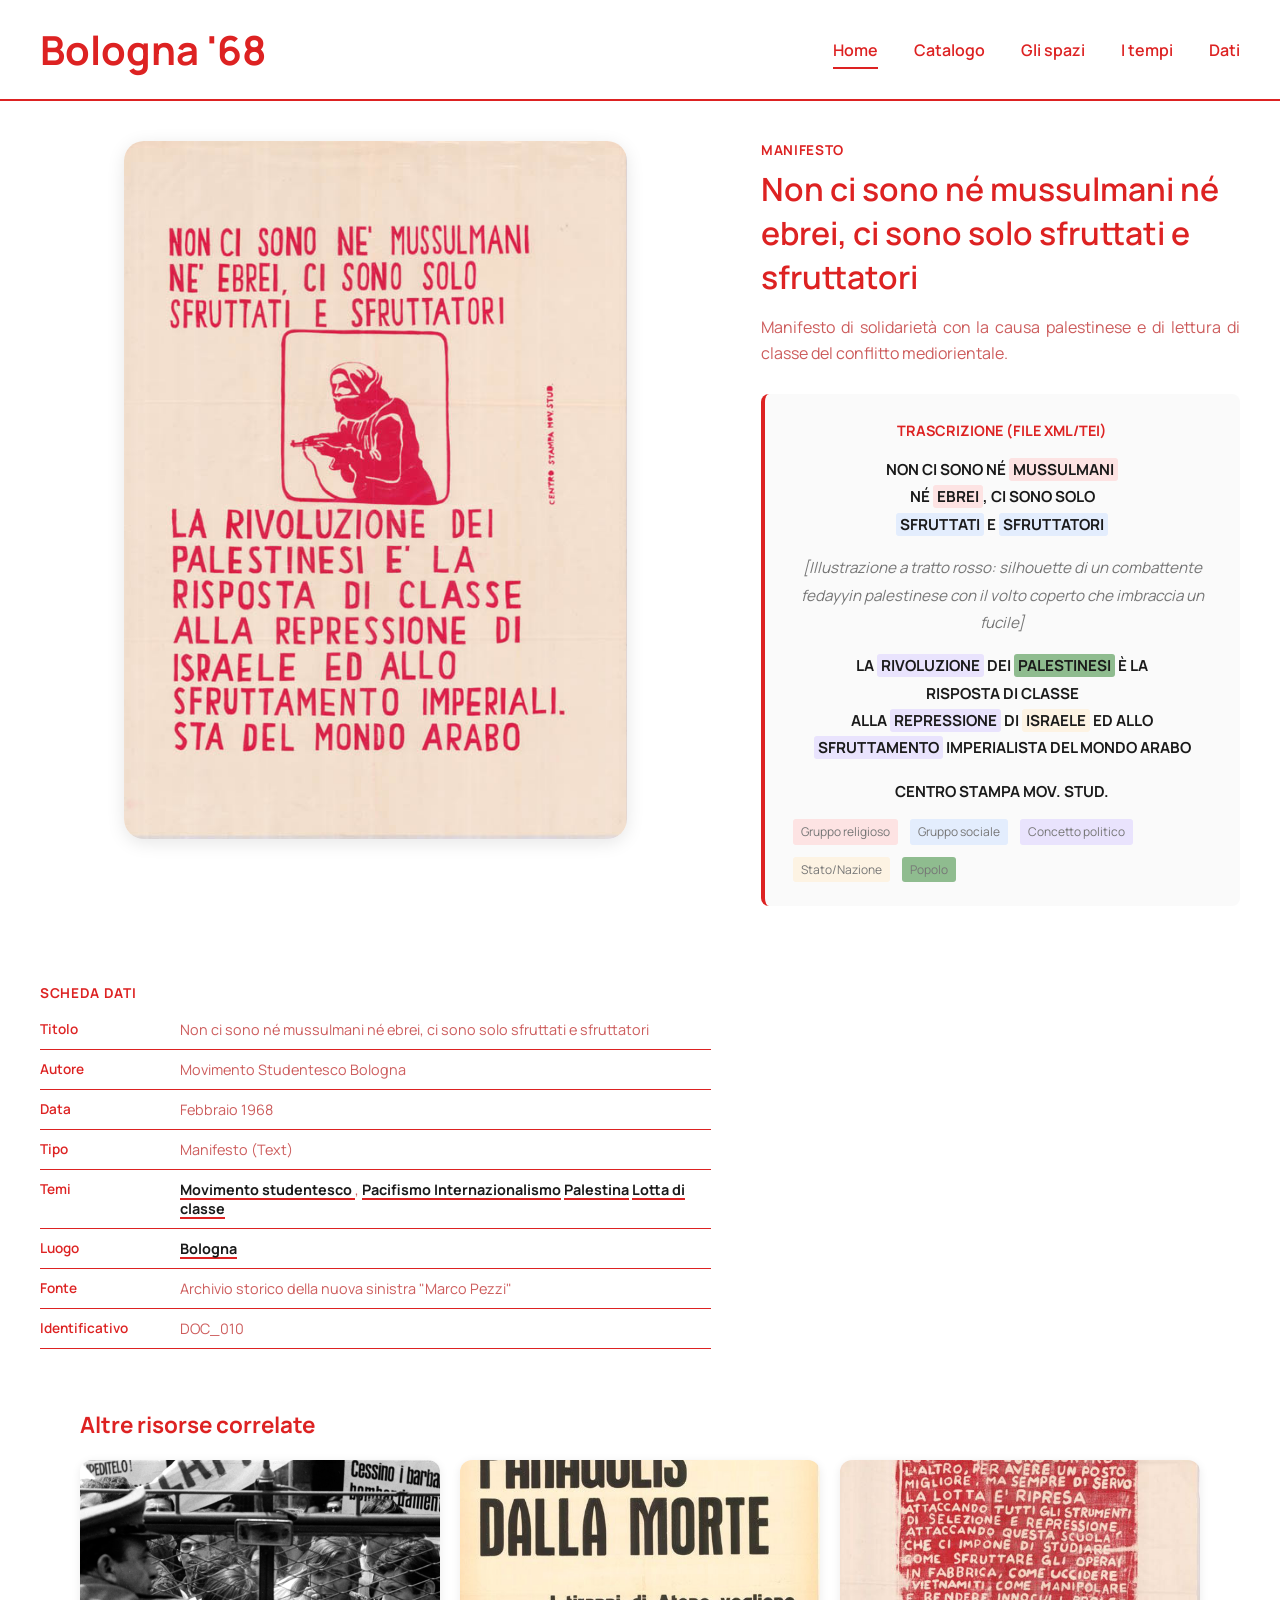
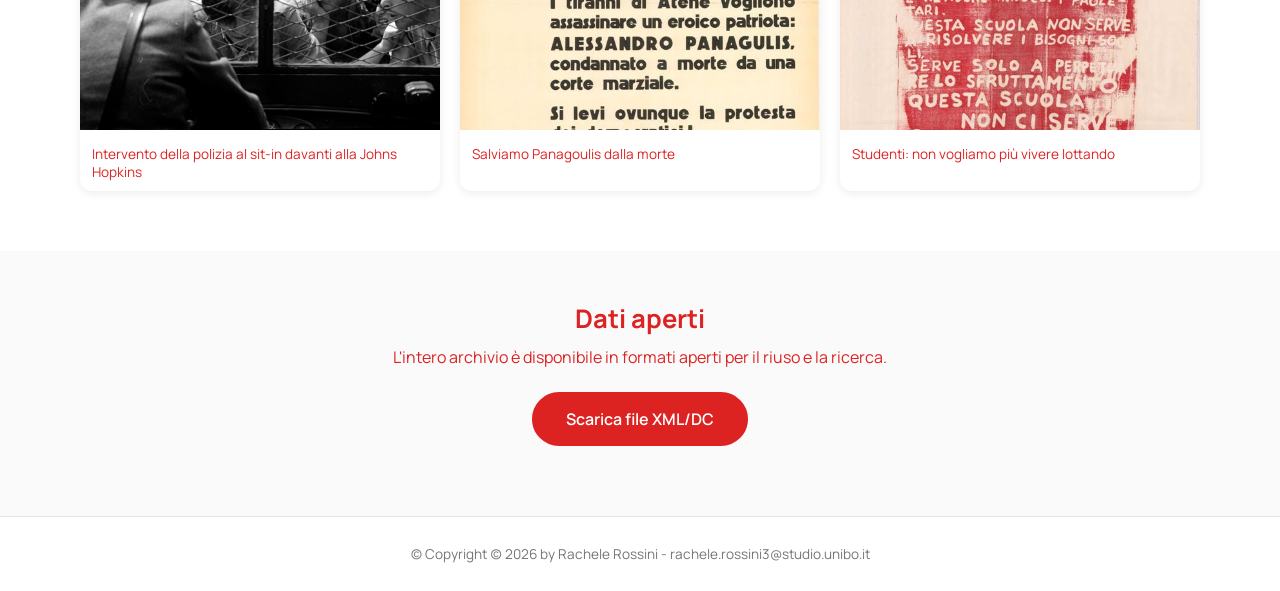
==== doc_010.html @ ee64e29e "Add files via upload" ====
<!DOCTYPE html>
<html lang="it">
<head>
    <meta charset="UTF-8">
    <meta name="viewport" content="width=device-width, initial-scale=1.0">
    <title>Bologna '68 — L'occupazione dell'Istituto di fisica "A. Righi"</title>
    <link rel="preconnect" href="https://fonts.googleapis.com">
    <link rel="preconnect" href="https://fonts.gstatic.com" crossorigin>
    <link href="https://fonts.googleapis.com/css2?family=Manrope:wght@400;500;600;700;800&display=swap" rel="stylesheet">
    <link rel="stylesheet" href="style.css">
</head>
<body>
   <header>
    <div class="logo">
        <a href="index.html">Bologna '68</a>
    </div>
    <nav class="topnav" id="myTopnav">
        <ul>
            <li><a href="index.html" class="active">Home</a></li>
            <li><a href="catalogo.html">Catalogo</a></li>
            <li><a href="spazi.html">Gli spazi</a></li>
            <li><a href="tempi.html">I tempi</a></li>
            <li><a href="dati.html">Dati</a></li>
            <li class="icon-item">
                <a href="javascript:void(0);" class="icon" onclick="myFunction()">&#9776;</a>
            </li>
        </ul>
    </nav>
</header>

     <div class="scheda-layout">

        <div class="scheda-image manifesto">
            <img src="immagini/DOC_010_non_ci_sono_ne_mussulmani_ne_ebrei.jpg" alt="Non ci sono né mussulmani né ebrei, ci sono solo sfruttati e sfruttatori">
        </div>

    <div class="scheda-content">
            <p class="doc-type-label">Manifesto</p>
            <h1>Non ci sono né mussulmani né ebrei, ci sono solo sfruttati e sfruttatori</h1>

            <p class="scheda-description">
                Manifesto di solidarietà con la causa palestinese e di lettura di classe del conflitto mediorientale.</dc:description>
  </item>
            </p>
            <div class="transcription-box ">
             <h3>Trascrizione <a href="TEI/doc10tei.xml">(FILE XML/TEI)</a></h3>

    <p style="text-align:center; font-weight:700; text-transform:uppercase;">
        Non ci sono né <span class="tei-religious">mussulmani</span><br>
        né <span class="tei-religious">ebrei</span>, ci sono solo<br>
        <span class="tei-social">sfruttati</span> e <span class="tei-social">sfruttatori</span>
    </p>

    <p style="font-style: italic; color:#767676; text-align:center; margin: 16px 0;">
        [Illustrazione a tratto rosso: silhouette di un combattente fedayyin palestinese 
        con il volto coperto che imbraccia un fucile]
    </p>

    <p style="text-align:center; font-weight:700; text-transform:uppercase;">
        La <span class="tei-political">rivoluzione</span> dei
        <span class="tei-people">palestinesi</span> è la<br>
        risposta di classe<br>
        alla <span class="tei-political">repressione</span> di
        <span class="tei-state">Israele</span> ed allo<br>
        <span class="tei-political">sfruttamento</span> imperialista del mondo arabo
    </p>

    <p style="text-align:center; font-weight:700; text-transform:uppercase; margin-top: 16px;">
        <span class="tei-org">Centro Stampa Mov. Stud.</span>
    </p>

    <div class="tei-legend">
        <span class="tei-religious">Gruppo religioso</span>
        <span class="tei-social">Gruppo sociale</span>
        <span class="tei-political">Concetto politico</span>
        <span class="tei-state">Stato/Nazione</span>
        <span class="tei-people">Popolo</span>
    </div>
</div>
         </div>

            <table class="scheda-table">
            <caption> Scheda dati </caption>


                <tr>
                    <th>Titolo</th>
                    <td>Non ci sono né mussulmani né ebrei, ci sono solo sfruttati e sfruttatori</td>
                </tr>
                <tr>
                    <th>Autore</th>
                    <td>Movimento Studentesco Bologna</td>
                </tr>
                <tr>
                    <th>Data</th>
                    <td>Febbraio 1968</td>
                </tr>
                <tr>
                    <th>Tipo</th>
                    <td>Manifesto (Text)</td>
                </tr>
                <tr>
                    <th>Temi</th>
                    <td> 
                        <a href="https://thes.bncf.firenze.sbn.it/termine.php?id=16240"  target="_blank" class="tema-link">Movimento studentesco </a>, 
                        <a href="https://thes.bncf.firenze.sbn.it/termine.php?id=1256" target="_blank" class="tema-link">Pacifismo </a>
                        <a href="https://thes.bncf.firenze.sbn.it/termine.php?id=20070" target="_blank" class="tema-link">Internazionalismo</a>
                        <a href="https://www.geonames.org/6254930/palestine" target="_blank" class="tema-link">Palestina</a>
                         <a href="https://thes.bncf.firenze.sbn.it/termine.php?id=9716" target="_blank" class="tema-link">Lotta di classe </a>
                    </td>
                </tr>
                <tr>
                    <th>Luogo</th>
                    <td><a href="https://www.geonames.org/3181928/bologna.html"  target="_blank" class="tema-link"> Bologna </a></td>
                </tr>
                <tr>
                    <th>Fonte</th>
                    <td>Archivio storico della nuova sinistra "Marco Pezzi"</td>
                </tr>
                <tr>
                    <th>Identificativo</th>
                    <td>DOC_010</td>
                </tr>
            </table>
        </div>

    </div>

    <aside class="related-section">
        <h2>Altre risorse correlate</h2>
        <div class="related-grid">

            <a href="sessantotto.xml" class="related-card">
                <img src="immagini/DOC_008_intervento_polizia_johns_hopkins.jpg" alt="Intervento della polizia al sit-in davanti alla Johns Hopkins">
                <p>Intervento della polizia al sit-in davanti alla Johns Hopkins</p>
            </a>

            <a href="doc16tei.xml" class="related-card">
                <img src="immagini/DOC_016_ salviamo_Panagoulis.jpg" alt="Salviamo Panagoulis dalla morte">
                <p>Salviamo Panagoulis dalla morte</p>
            </a>

            <a href="doc12tei.xml" class="related-card">
                <img src="immagini/DOC_012_studenti_non_vogliamo_piu_vivere_lottando.jpg" alt="Studenti: non vogliamo più vivere lottando">
                <p>Studenti: non vogliamo più vivere lottando</p>
            </a>

        </div>
    </aside>
    <section class="download-section">
    <h2>Dati aperti</h2>
    <p>L'intero archivio è disponibile in formati aperti per il riuso e la ricerca.</p>
    <a href="sessantotto.xml" download class="btn-download">Scarica file XML/DC</a>
</section>

    <footer>
        &copy; Copyright (c) 2026 by Rachele Rossini - rachele.rossini3@studio.unibo.it
    </footer>

    <script src="script.js"></script>
</body>
</html>
---- style.css ----
* {
  box-sizing: border-box;  /* padding e bordo NON si sommano alla width dichiarata */
  margin: 0;
  padding: 0;
}

body {
  font-family: "Manrope", sans-serif;
  color: #1a1a1a;  /* colore di testo di default per tutto il sito */
}

a {
  text-decoration: none;  
  color: inherit;          
}

ul {
  list-style: none;  
}



header {
  display: flex;                    
  align-items: center;              
  justify-content: space-between;   
  padding: 22px 40px;
  border-bottom: 2px solid #dd2222; 
  position: sticky;                 
  background: white;                
                                        
  z-index: 100;                     
}

.logo a {
  font-size: 2.5rem;
  font-weight: 700;
  color: #dd2222;
}



.topnav ul {
  display: flex;
  gap: 36px;
  align-items: center;
}

.topnav li a {
  font-weight: 600;
  padding-bottom: 6px;
  border-bottom: 2px solid transparent;
  color: #dd2222;
}

.topnav li a.active {
  border-bottom-color: #dd2222;
}

.topnav .icon-item {
  display: none;
}

@media screen and (max-width: 600px) {
  
  .topnav ul li {
    display: none;
  }
  
  .topnav ul li.icon-item {
    display: block;
  }

  .topnav .icon-item .icon {
    display: block;
    font-size: 1.5rem;
    color: #dd2222;
    padding: 4px 8px;
  }

  
  .topnav.responsive ul {
    flex-direction: column;
    align-items: flex-start;
    gap: 16px;
    padding-top: 12px;
  }

  .topnav.responsive ul li {
    display: block;
    width: 100%;
  }

  .topnav.responsive .icon-item {
    position: absolute;
    right: 40px;
    top: 22px;
  }
}



.hero-intro {
  text-align: center;
  padding: 48px 24px 32px;
}

.hero-intro h1 {
  font-size: 2.6rem;
  color: #dd2222;
  margin-bottom: 16px;
}

.hero-intro p {
  max-width: 760px;   
  margin: 0 auto;      
  color: #dd2222;
  font-size: 1.15rem;
}



.hero-image {
  height: 70vh;             
  min-height: 300px;        
  max-width: 1400px;
  margin: 0 auto;
  border-radius: 24px;
  background-position: center;
  background-repeat: no-repeat;
  background-size: cover;   
  position: relative;       
  transition: background-image 0.3s ease-in-out; 
  margin-bottom: 30px; 
}

.hero-text {
  position: absolute;               
  top: 25%;
  left: 50%;
  transform: translate(-50%, -50%); 
                                        
  text-align: center;
}

.hero-text a {
  display: inline-block;   
  font-size: 1.7rem;
  font-weight: 600;
  color: #dd2222;
  padding-bottom: 10px;
  border-bottom: 2px solid #dd2222;
}

.description-section p {
  margin-bottom: 30px;
  max-width: 760px;   
  margin: 0 auto;      
  color: #dd2222;
  font-size: 1.15rem;
  text-align:center;
  ;

}


.home-sections {
  padding: 60px 40px;
}

.sections-grid {
  display: grid;
  grid-template-columns: repeat(3, 1fr);  
  gap: 28px;                              
  max-width: 1200px;
  margin: 0 auto;
}

.section-card {
  background: #fafafa;
  border: 1px solid #e5e5e5;
  border-radius: 20px;
  padding: 32px 28px;
  text-align: center;
}

.section-card h3 {
  color: #dd2222;
  font-size: 1.3rem;
  margin-bottom: 12px;
}

.section-card p {
  color: #dd2222;
  margin-bottom: 20px;
  font-size: 0.98rem;
}

.btn-card {
  display: inline-block;
  background: #dd2222;
  color: white;
  font-weight: 600;
  padding: 10px 22px;
  border-radius: 999px;  
}



.download-section {
  text-align: center;
  padding: 50px 24px 70px;
  background: #fafafa;
}

.download-section h2 {
  color: #dd2222;
  font-size: 1.6rem;
  margin-bottom: 10px;
}

.download-section p {
  color: #dd2222;
  margin-bottom: 24px;
}

.btn-download {
  display: inline-block;
  background: #dd2222;
  color: white;
  font-weight: 600;
  padding: 14px 32px;
  border-radius: 999px;
  border: 2px solid #dd2222;  
}

.btn-download:hover {
  background: white;   
  color: #dd2222;
}



footer {
  text-align: center;
  padding: 28px 24px;
  color: #767676;
  font-size: 0.85rem;
  border-top: 1px solid #e5e5e5;
}



.catalog-intro {
  text-align: center;
  padding: 48px 24px 32px;
}

.catalog-intro h1 {
  font-size: 2.4rem;
  color: #dd2222;
  margin-bottom: 10px;
}

.catalog-intro p {
  color: #dd2222;
  font-size: 1.1rem;
}



.filter-section {
  max-width: 1200px;
  margin: 0 auto;
  padding: 0 40px 44px;
}

.filters-label {
  color: #dd2222;
  font-size: 1.1rem;
  font-weight: 700;
  margin-bottom: 16px;
}

#searchInput {
  width: 100%;
  padding: 14px 22px;
  border: 2px solid #dd2222;
  border-radius: 999px;
  font-family: "Manrope", sans-serif;
  font-size: 1rem;
  color: #1a1a1a;
  margin-bottom: 16px;
}

#searchInput:focus {
  outline: none;                                   
  box-shadow: 0 0 0 4px rgba(221, 34, 34, 0.15);   
                                                        
}

.filter-grid {
  display: grid;
  grid-template-columns: repeat(3, 1fr);  
  gap: 16px;
}

.filter-grid select {
  width: 100%;
  padding: 12px 20px;
  border: 2px solid #dd2222;
  border-radius: 999px;
  font-family: "Manrope", sans-serif;
  font-size: 0.95rem;
  color: #dd2222;
  background: white;
  cursor: pointer;
}



.grid-container {
  display: grid;
  grid-template-columns: repeat(4, 1fr);  
  gap: 24px;
  max-width: 1200px;
  margin: 0 auto;
  padding: 0 40px 60px;
}

.card {
  position: relative;     
  border-radius: 20px;
  overflow: hidden;        
  box-shadow: 0 4px 18px rgba(0, 0, 0, 0.08);
}

.card-image-wrapper {
  position: relative;
  aspect-ratio: 3 / 4;    
                              
  overflow: hidden;
}

.card-image-wrapper img {
  width: 100%;
  height: 100%;
  object-fit: cover;       
  transition: transform 0.5s ease;  
}

.card:hover .card-image-wrapper img {
  transform: scale(1.08);  
}


.card-overlay {
  position: absolute;
  inset: 0;                
  display: flex;                    
  flex-direction: column;
  justify-content: flex-end;        
  padding: 20px;
  background: linear-gradient(to top, rgba(0,0,0,0.85) 0%, rgba(0,0,0,0) 70%);
  opacity: 0;               
  transition: opacity 0.3s ease;
}

.card:hover .card-overlay {
  opacity: 1;   
}

.card-overlay h3 {
  color: white;
  font-size: 1rem;
  margin-bottom: 14px;
}

.btn-overlay {
  display: inline-block;
  align-self: flex-start;   
  background: #dd2222;
  color: white;
  font-weight: 600;
  font-size: 0.8rem;
  padding: 8px 18px;
  border-radius: 999px;
}

#noResults {
  display: none;   
  text-align: center;
  color: #767676;
  padding: 60px 0;
}



.spazi-intro {
  text-align: center;
  padding: 48px 24px 32px;
}

.spazi-intro h1 {
  font-size: 2.4rem;
  color: #dd2222;
  margin-bottom: 10px;
}

.spazi-intro p {
  color: #dd2222;
  font-size: 1.1rem;
}

#map {
  height: 700px;
  width: 100%;
  border: 3px solid #000000;
  margin-top: 20px;
}


.tempi-intro {
  text-align: center;
  padding: 48px 24px 32px;
}

.tempi-intro h1 {
  font-size: 2.4rem;
  color: #dd2222;
  margin-bottom: 10px;
}

.tempi-intro p {
  color: #dd2222;
  font-size: 1.1rem;
}

main.container {
  max-width: 1200px;
  margin: 0 auto;
  padding: 0 40px 60px;
}

main.container iframe {
  display: block;
  width: 100%;
  border-radius: 20px;
  box-shadow: 0 4px 18px rgba(0, 0, 0, 0.08);
}



.scheda-layout {
  max-width: 1500px;
  margin: 0 auto;
  padding: 40px;
  display: grid;
  grid-template-columns: 1.4fr 1fr;   
  gap: 50px;
  align-items: start;   
}

.scheda-image img {
  width: 95%;
  border-radius: 20px;
  box-shadow: 0 4px 18px rgba(0,0,0,0.1);
  position: sticky;    
  top: 100px;
}


.scheda-image.manifesto img {
  width: 75%;      
  margin: 0 auto;
  display: block;
}

.doc-type-label {
  color: #dd2222;
  font-weight: 700;
  font-size: 0.85rem;
  text-transform: uppercase;
  letter-spacing: 0.05em;
  margin-bottom: 8px;
}

.scheda-content h1 {
  font-weight: 600;
  font-size: 2rem;
  margin-bottom: 16px;
  color: #dd2222;
}

.scheda-description {
  color: #CD5C5C;
  line-height: 1.6;
  margin-bottom: 28px;
  text-align: justify;  
}



.transcription-box {
  background: #fafafa;
  border-left: 4px solid #dd2222;   
  border-radius: 8px;
  padding: 24px 28px;
  margin-bottom: 28px;
  font-size: 0.95rem;
  line-height: 1.8;
}

.transcription-box h3 {
  font-size: 0.9rem;
  color: #dd2222;
  text-transform: uppercase;
  margin-bottom: 12px;
  text-align: center;
}


.tei-religious { background: #fde3e3; padding: 1px 4px; border-radius: 3px; }
.tei-social    { background: #e3edfd; padding: 1px 4px; border-radius: 3px; }
.tei-political { background: #e9e3fd; padding: 1px 4px; border-radius: 3px; }
.tei-state     { background: #fdf3e3; padding: 1px 4px; border-radius: 3px; }
.tei-place     { background: #e3fde8; padding: 1px 4px; border-radius: 3px; }
.tei-people    { background: #8FBC8F; padding: 1px 4px; border-radius: 3px; }

.tei-legend {
  display: flex;
  flex-wrap: wrap;   
  gap: 12px;
  margin-top: 14px;
  font-size: 0.75rem;
  color: #767676;
}

.tei-legend span {
  padding: 2px 8px;
  border-radius: 3px;
}



.scheda-table {
  width: 100%;
  border-collapse: collapse;   
}

.scheda-table caption {
  color: #dd2222;
  font-weight: 700;
  font-size: 0.85rem;
  text-transform: uppercase;
  letter-spacing: 0.05em;
  margin-bottom: 8px;
  caption-side: top;   
  text-align: left;
}

.scheda-table tr {
  border-bottom: 1px solid #dd2222;
}

.scheda-table th {
  text-align: left;
  padding: 10px 16px 10px 0;
  color: #dd2222;
  font-weight: 600;
  font-size: 0.85rem;
  width: 140px;          
  vertical-align: top;
}

.scheda-table td {
  padding: 10px 0;
  font-size: 0.9rem;
  color: #CD5C5C;
}


.scheda-table td .tema-link {
  color: #1a1a1a;
  font-weight: 700;
  text-decoration: underline;
  text-decoration-thickness: 2px;
  text-underline-offset: 3px;
  text-decoration-color: #dd2222;   
}

.scheda-table td .tema-link:hover {
  color: #dd2222;
}



.related-section {
  max-width: 1200px;
  margin: 0 auto;
  padding: 20px 40px 60px;
}

.related-section h2 {
  color: #dd2222;
  font-size: 1.4rem;
  margin-bottom: 20px;
}

.related-grid {
  display: grid;
  grid-template-columns: repeat(3, 1fr);
  gap: 20px;
}

.related-card {
  display: block;   
  border-radius: 12px;
  overflow: hidden;
  box-shadow: 0 2px 10px rgba(0,0,0,0.08);
  transition: transform 0.2s ease;
}

.related-card:hover {
  transform: translateY(-4px);   
}

.related-card img {
  width: 100%;
  aspect-ratio: 4/3;
  object-fit: cover;
}

.related-card p {
  padding: 10px 12px;
  font-size: 0.85rem;
  color: #dd2222;
}


@media (max-width: 800px) {
  .scheda-layout { grid-template-columns: 1fr; }
  .scheda-image img { position: static; }   
  .related-grid { grid-template-columns: 1fr; }
}



.dati-intro {
  text-align: center;
  padding: 48px 24px 20px;
}

.dati-intro h1 {
  font-size: 2.4rem;
  color: #dd2222;
  margin-bottom: 10px;
}

.dati-intro p {
  color: #4a4a4a;
  font-size: 1.1rem;
  max-width: 700px;
  margin: 0 auto;
}

.download-buttons {
  display: flex;
  justify-content: center;
  gap: 16px;
  padding: 24px;
  flex-wrap: wrap;   
}

.dati-section {
  max-width: 1200px;
  margin: 0 auto;
  padding: 30px 40px;
}

.dati-section h2 {
  color: #dd2222;
  font-size: 1.5rem;
  margin-bottom: 16px;
}

.dati-section p {
  color: #4a4a4a;
  line-height: 1.6;
  margin-bottom: 16px;
}

.dati-table-wrapper {
  overflow-x: auto;   
  border-radius: 12px;
  box-shadow: 0 4px 18px rgba(0,0,0,0.08);
}

.dati-table {
  width: 100%;
  border-collapse: collapse;
  font-size: 0.85rem;
  white-space: nowrap;   
}

.dati-table th {
  background: #dd2222;
  color: white;
  text-align: left;
  padding: 12px 16px;
  position: sticky;     
  top: 0;
}

.dati-table td {
  padding: 10px 16px;
  border-bottom: 1px solid #e5e5e5;
  color: #1a1a1a;
}


.dati-table tr:nth-child(even) {
  background: #fafafa;
}

.dati-table a {
  color: #dd2222;
  text-decoration: underline;
}
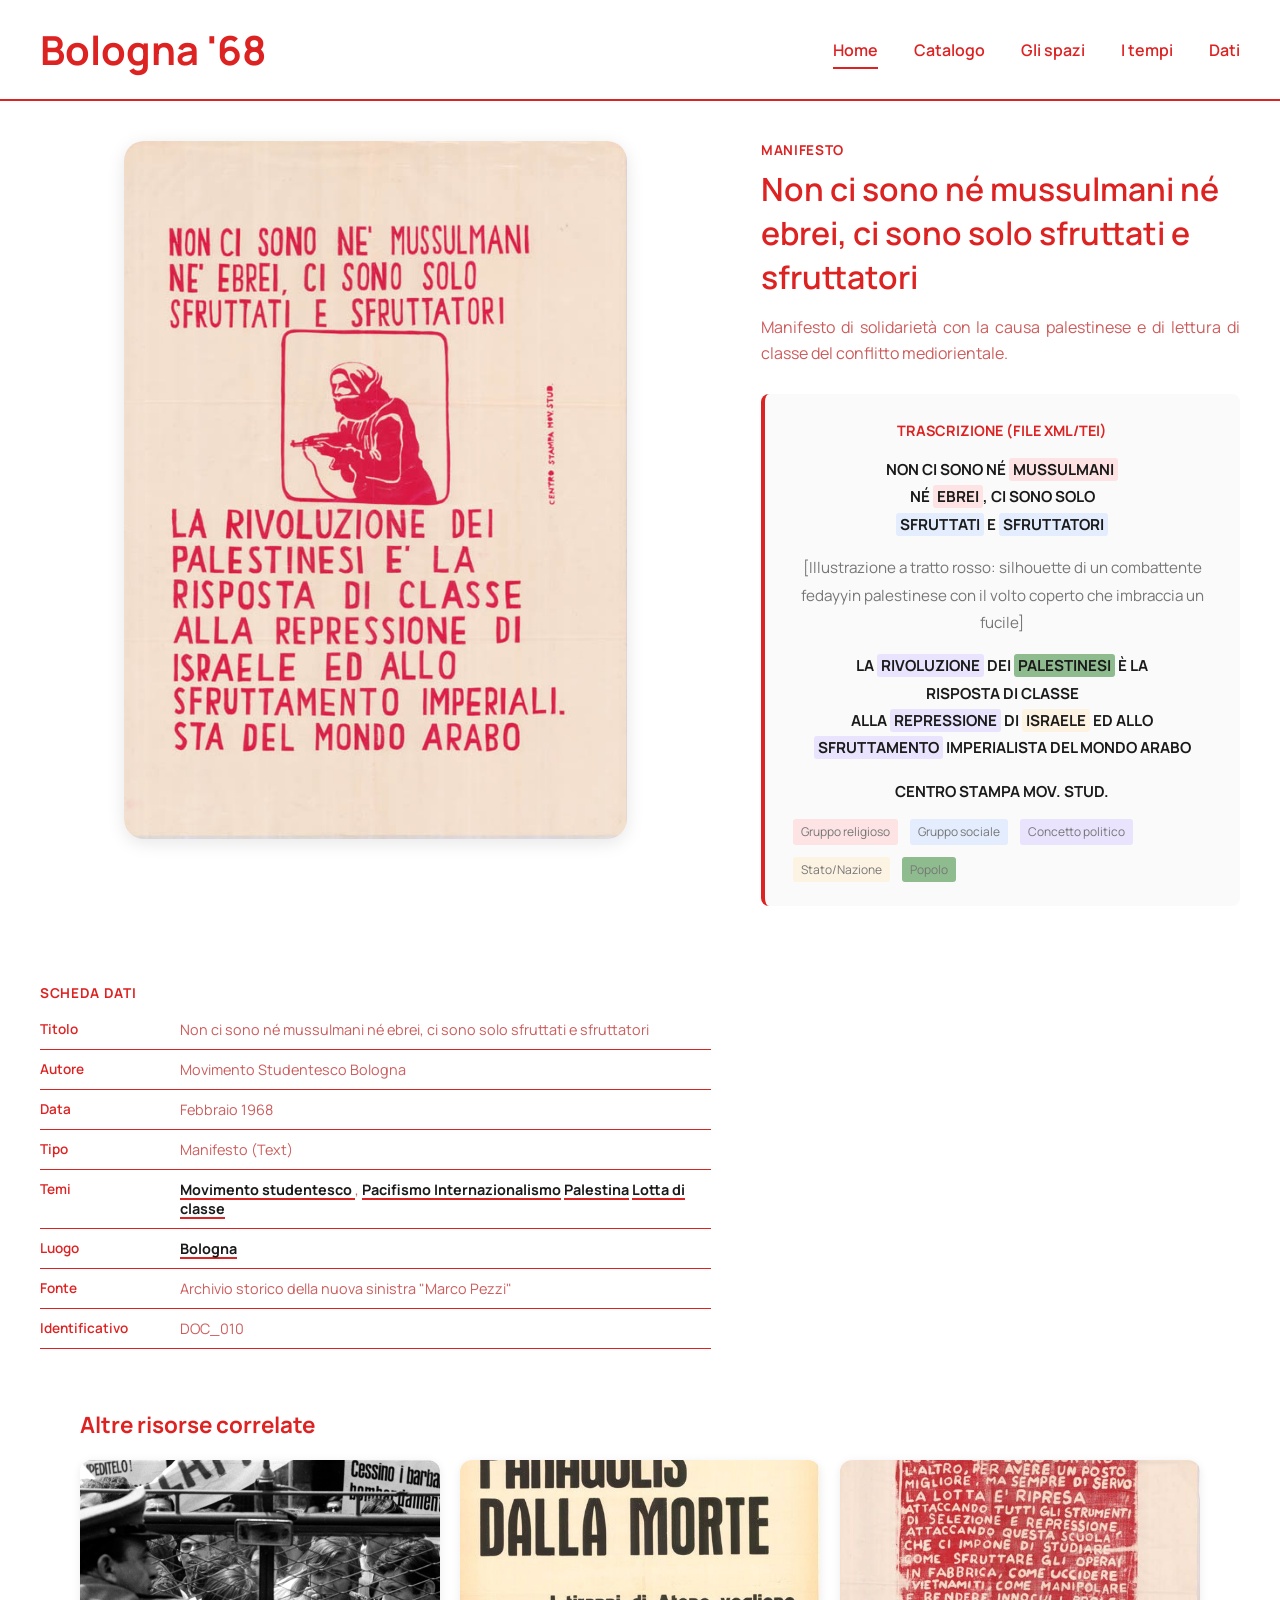
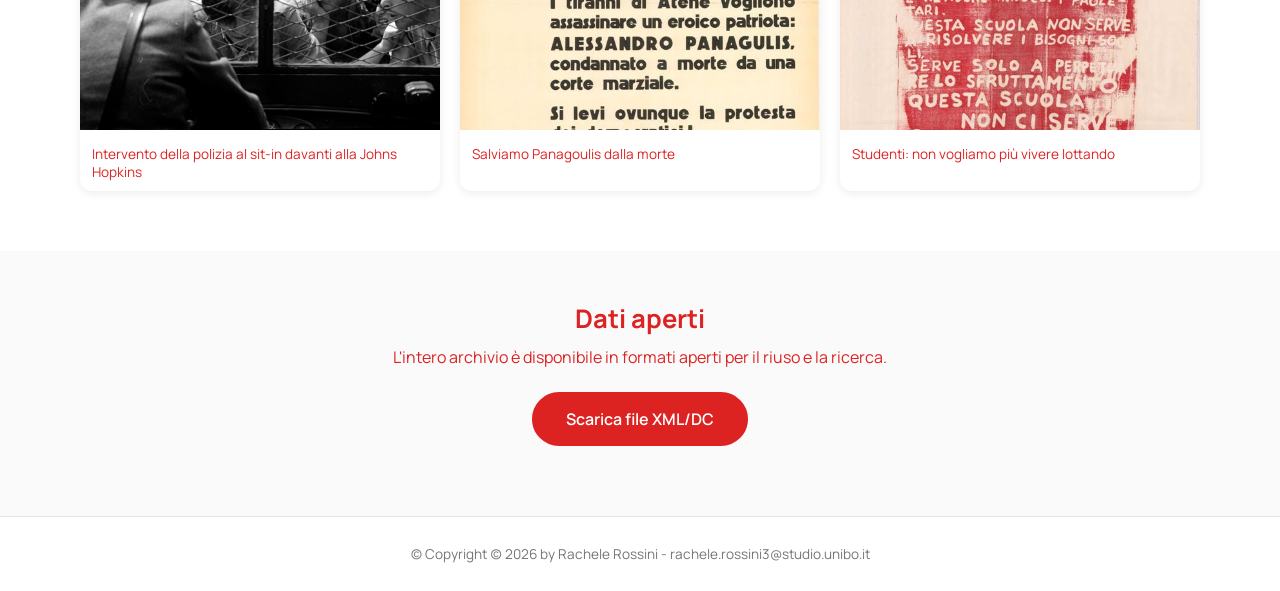
==== commit 743392a3: "doc_010.html" ====
--- a/doc_010.html
+++ b/doc_010.html
@@ -51,7 +51,7 @@
         <span class="tei-social">sfruttati</span> e <span class="tei-social">sfruttatori</span>
     </p>
 
-    <p style="font-style: italic; color:#767676; text-align:center; margin: 16px 0;">
+    <p style="color:#767676; text-align:center; margin: 16px 0;">
         [Illustrazione a tratto rosso: silhouette di un combattente fedayyin palestinese 
         con il volto coperto che imbraccia un fucile]
     </p>
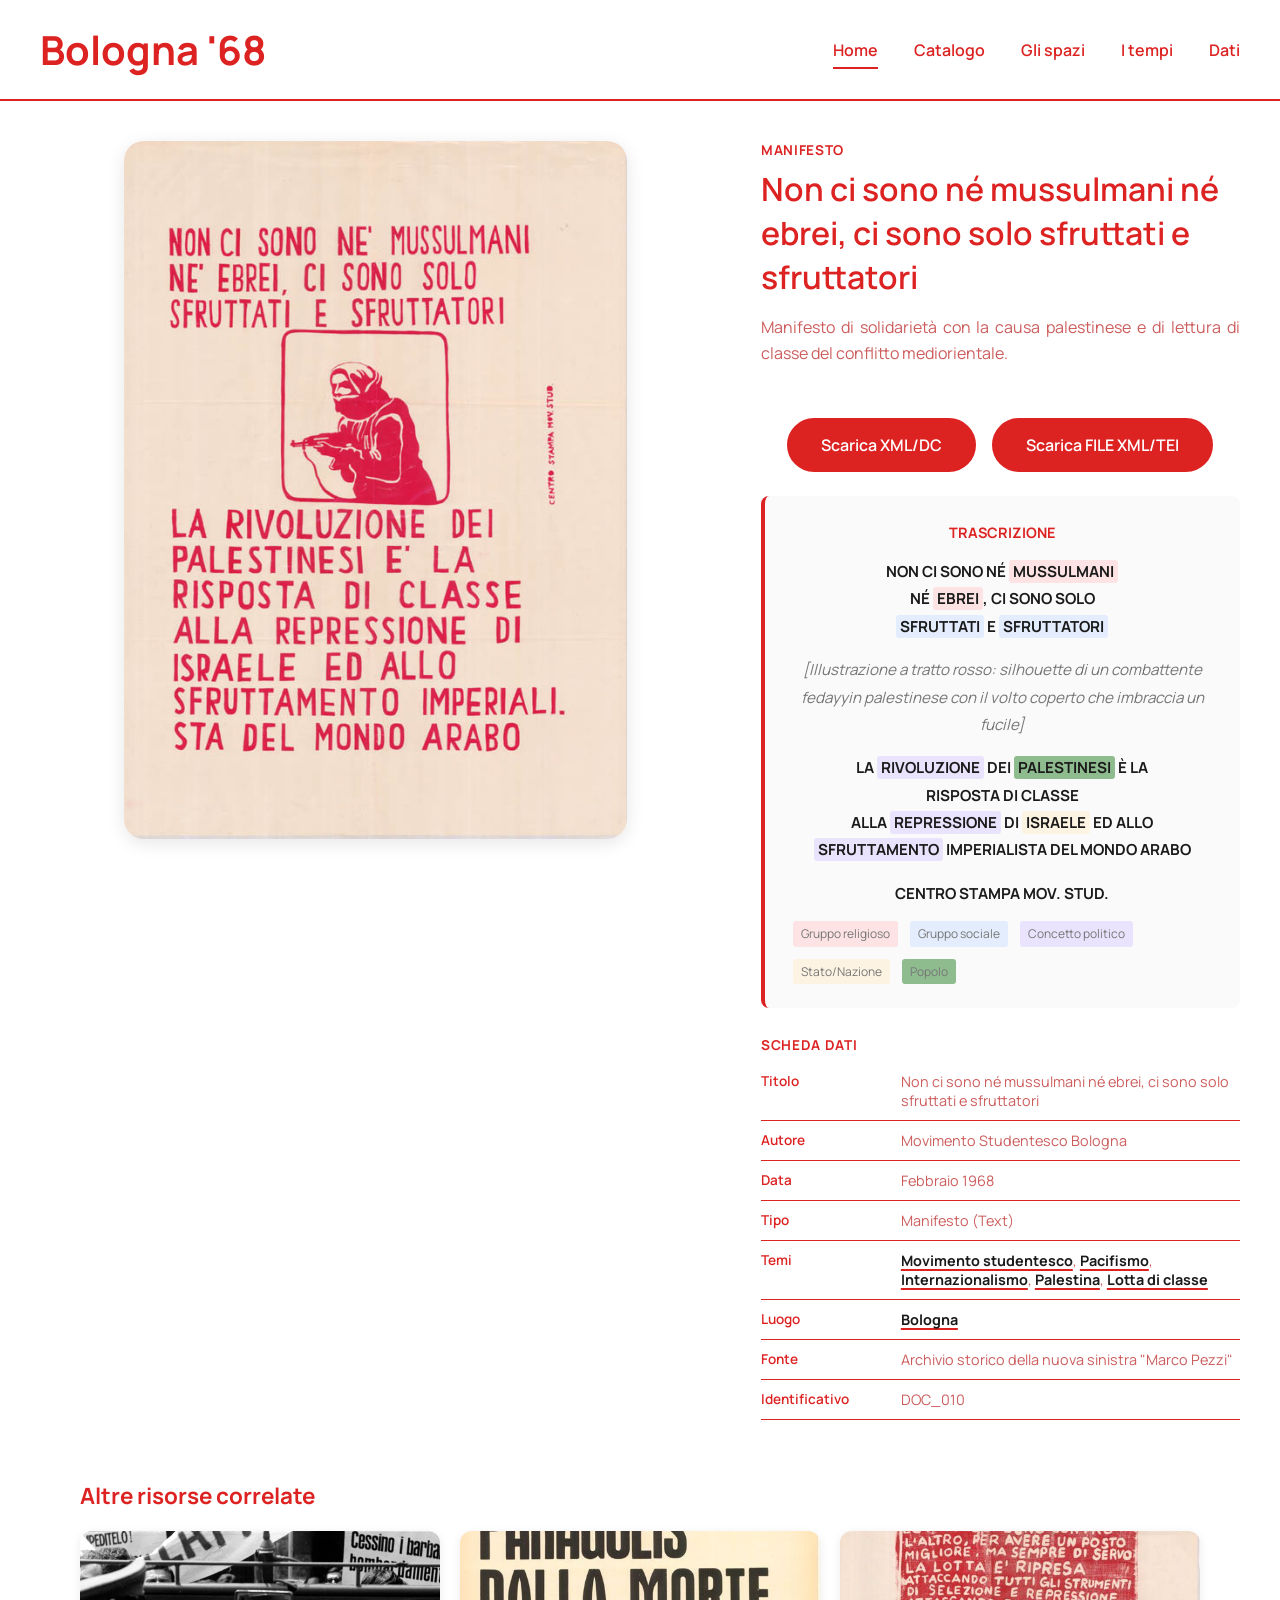
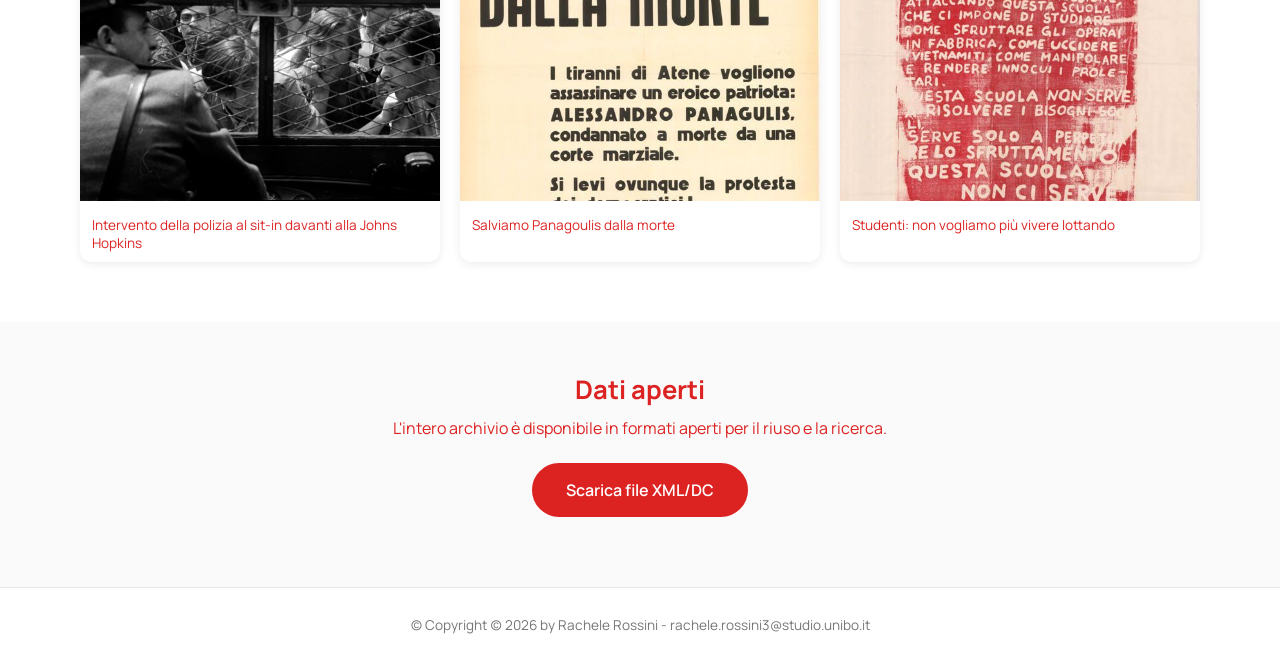
==== commit 3cba71c7: "doc_010.html" ====
--- a/doc_010.html
+++ b/doc_010.html
@@ -10,79 +10,83 @@
     <link rel="stylesheet" href="style.css">
 </head>
 <body>
-   <header>
-    <div class="logo">
-        <a href="index.html">Bologna '68</a>
-    </div>
-    <nav class="topnav" id="myTopnav">
-        <ul>
-            <li><a href="index.html" class="active">Home</a></li>
-            <li><a href="catalogo.html">Catalogo</a></li>
-            <li><a href="spazi.html">Gli spazi</a></li>
-            <li><a href="tempi.html">I tempi</a></li>
-            <li><a href="dati.html">Dati</a></li>
-            <li class="icon-item">
-                <a href="javascript:void(0);" class="icon" onclick="myFunction()">&#9776;</a>
-            </li>
-        </ul>
-    </nav>
-</header>
+    <header>
+        <div class="logo">
+            <a href="index.html">Bologna '68</a>
+        </div>
+        <nav class="topnav" id="myTopnav">
+            <ul>
+                <li><a href="index.html" class="active">Home</a></li>
+                <li><a href="catalogo.html">Catalogo</a></li>
+                <li><a href="spazi.html">Gli spazi</a></li>
+                <li><a href="tempi.html">I tempi</a></li>
+                <li><a href="dati.html">Dati</a></li>
+                <li class="icon-item">
+                    <a href="javascript:void(0);" class="icon" onclick="myFunction()">&#9776;</a>
+                </li>
+            </ul>
+        </nav>
+    </header>
 
-     <div class="scheda-layout">
+    <div class="scheda-layout">
 
+        
         <div class="scheda-image manifesto">
             <img src="immagini/DOC_010_non_ci_sono_ne_mussulmani_ne_ebrei.jpg" alt="Non ci sono né mussulmani né ebrei, ci sono solo sfruttati e sfruttatori">
         </div>
 
-    <div class="scheda-content">
+        
+        <div class="scheda-content">
             <p class="doc-type-label">Manifesto</p>
             <h1>Non ci sono né mussulmani né ebrei, ci sono solo sfruttati e sfruttatori</h1>
 
             <p class="scheda-description">
-                Manifesto di solidarietà con la causa palestinese e di lettura di classe del conflitto mediorientale.</dc:description>
-  </item>
+                Manifesto di solidarietà con la causa palestinese e di lettura di classe del conflitto mediorientale.
             </p>
-            <div class="transcription-box ">
-             <h3>Trascrizione <a href="TEI/doc10tei.xml">(FILE XML/TEI)</a></h3>
 
-    <p style="text-align:center; font-weight:700; text-transform:uppercase;">
-        Non ci sono né <span class="tei-religious">mussulmani</span><br>
-        né <span class="tei-religious">ebrei</span>, ci sono solo<br>
-        <span class="tei-social">sfruttati</span> e <span class="tei-social">sfruttatori</span>
-    </p>
+            <div class="download-buttons"> 
+                <a href="sessantotto.xml" download class="btn-download">Scarica XML/DC</a>
+                <a href="tei/doc10tei.xml" download class="btn-download">Scarica FILE XML/TEI</a>
+            </div>
 
-    <p style="color:#767676; text-align:center; margin: 16px 0;">
-        [Illustrazione a tratto rosso: silhouette di un combattente fedayyin palestinese 
-        con il volto coperto che imbraccia un fucile]
-    </p>
+            <div class="transcription-box">
+                <h3>Trascrizione</h3>
 
-    <p style="text-align:center; font-weight:700; text-transform:uppercase;">
-        La <span class="tei-political">rivoluzione</span> dei
-        <span class="tei-people">palestinesi</span> è la<br>
-        risposta di classe<br>
-        alla <span class="tei-political">repressione</span> di
-        <span class="tei-state">Israele</span> ed allo<br>
-        <span class="tei-political">sfruttamento</span> imperialista del mondo arabo
-    </p>
+                <p style="text-align:center; font-weight:700; text-transform:uppercase;">
+                    Non ci sono né <span class="tei-religious">mussulmani</span><br>
+                    né <span class="tei-religious">ebrei</span>, ci sono solo<br>
+                    <span class="tei-social">sfruttati</span> e <span class="tei-social">sfruttatori</span>
+                </p>
 
-    <p style="text-align:center; font-weight:700; text-transform:uppercase; margin-top: 16px;">
-        <span class="tei-org">Centro Stampa Mov. Stud.</span>
-    </p>
+                <p style="font-style: italic; color:#767676; text-align:center; margin: 16px 0;">
+                    [Illustrazione a tratto rosso: silhouette di un combattente fedayyin palestinese 
+                    con il volto coperto che imbraccia un fucile]
+                </p>
 
-    <div class="tei-legend">
-        <span class="tei-religious">Gruppo religioso</span>
-        <span class="tei-social">Gruppo sociale</span>
-        <span class="tei-political">Concetto politico</span>
-        <span class="tei-state">Stato/Nazione</span>
-        <span class="tei-people">Popolo</span>
-    </div>
-</div>
-         </div>
+                <p style="text-align:center; font-weight:700; text-transform:uppercase;">
+                    La <span class="tei-political">rivoluzione</span> dei
+                    <span class="tei-people">palestinesi</span> è la<br>
+                    risposta di classe<br>
+                    alla <span class="tei-political">repressione</span> di
+                    <span class="tei-state">Israele</span> ed allo<br>
+                    <span class="tei-political">sfruttamento</span> imperialista del mondo arabo
+                </p>
+
+                <p style="text-align:center; font-weight:700; text-transform:uppercase; margin-top: 16px;">
+                    <span class="tei-org">Centro Stampa Mov. Stud.</span>
+                </p>
+
+                <div class="tei-legend">
+                    <span class="tei-religious">Gruppo religioso</span>
+                    <span class="tei-social">Gruppo sociale</span>
+                    <span class="tei-political">Concetto politico</span>
+                    <span class="tei-state">Stato/Nazione</span>
+                    <span class="tei-people">Popolo</span>
+                </div>
+            </div>
 
             <table class="scheda-table">
-            <caption> Scheda dati </caption>
-
-
+                <caption>Scheda dati</caption>
                 <tr>
                     <th>Titolo</th>
                     <td>Non ci sono né mussulmani né ebrei, ci sono solo sfruttati e sfruttatori</td>
@@ -102,16 +106,16 @@
                 <tr>
                     <th>Temi</th>
                     <td> 
-                        <a href="https://thes.bncf.firenze.sbn.it/termine.php?id=16240"  target="_blank" class="tema-link">Movimento studentesco </a>, 
-                        <a href="https://thes.bncf.firenze.sbn.it/termine.php?id=1256" target="_blank" class="tema-link">Pacifismo </a>
-                        <a href="https://thes.bncf.firenze.sbn.it/termine.php?id=20070" target="_blank" class="tema-link">Internazionalismo</a>
-                        <a href="https://www.geonames.org/6254930/palestine" target="_blank" class="tema-link">Palestina</a>
-                         <a href="https://thes.bncf.firenze.sbn.it/termine.php?id=9716" target="_blank" class="tema-link">Lotta di classe </a>
+                        <a href="https://thes.bncf.firenze.sbn.it/termine.php?id=16240" target="_blank" class="tema-link">Movimento studentesco</a>, 
+                        <a href="https://thes.bncf.firenze.sbn.it/termine.php?id=1256" target="_blank" class="tema-link">Pacifismo</a>,
+                        <a href="https://thes.bncf.firenze.sbn.it/termine.php?id=20070" target="_blank" class="tema-link">Internazionalismo</a>,
+                        <a href="https://www.geonames.org/6254930/palestine" target="_blank" class="tema-link">Palestina</a>,
+                        <a href="https://thes.bncf.firenze.sbn.it/termine.php?id=9716" target="_blank" class="tema-link">Lotta di classe</a>
                     </td>
                 </tr>
                 <tr>
                     <th>Luogo</th>
-                    <td><a href="https://www.geonames.org/3181928/bologna.html"  target="_blank" class="tema-link"> Bologna </a></td>
+                    <td><a href="https://www.geonames.org/3181928/bologna.html" target="_blank" class="tema-link">Bologna</a></td>
                 </tr>
                 <tr>
                     <th>Fonte</th>
@@ -122,36 +126,33 @@
                     <td>DOC_010</td>
                 </tr>
             </table>
-        </div>
+        </div> 
 
-    </div>
+    </div> 
 
     <aside class="related-section">
         <h2>Altre risorse correlate</h2>
         <div class="related-grid">
-
             <a href="sessantotto.xml" class="related-card">
                 <img src="immagini/DOC_008_intervento_polizia_johns_hopkins.jpg" alt="Intervento della polizia al sit-in davanti alla Johns Hopkins">
                 <p>Intervento della polizia al sit-in davanti alla Johns Hopkins</p>
             </a>
-
             <a href="doc16tei.xml" class="related-card">
                 <img src="immagini/DOC_016_ salviamo_Panagoulis.jpg" alt="Salviamo Panagoulis dalla morte">
                 <p>Salviamo Panagoulis dalla morte</p>
             </a>
-
             <a href="doc12tei.xml" class="related-card">
                 <img src="immagini/DOC_012_studenti_non_vogliamo_piu_vivere_lottando.jpg" alt="Studenti: non vogliamo più vivere lottando">
                 <p>Studenti: non vogliamo più vivere lottando</p>
             </a>
-
         </div>
     </aside>
+
     <section class="download-section">
-    <h2>Dati aperti</h2>
-    <p>L'intero archivio è disponibile in formati aperti per il riuso e la ricerca.</p>
-    <a href="sessantotto.xml" download class="btn-download">Scarica file XML/DC</a>
-</section>
+        <h2>Dati aperti</h2>
+        <p>L'intero archivio è disponibile in formati aperti per il riuso e la ricerca.</p>
+        <a href="sessantotto.xml" download class="btn-download">Scarica file XML/DC</a>
+    </section>
 
     <footer>
         &copy; Copyright (c) 2026 by Rachele Rossini - rachele.rossini3@studio.unibo.it
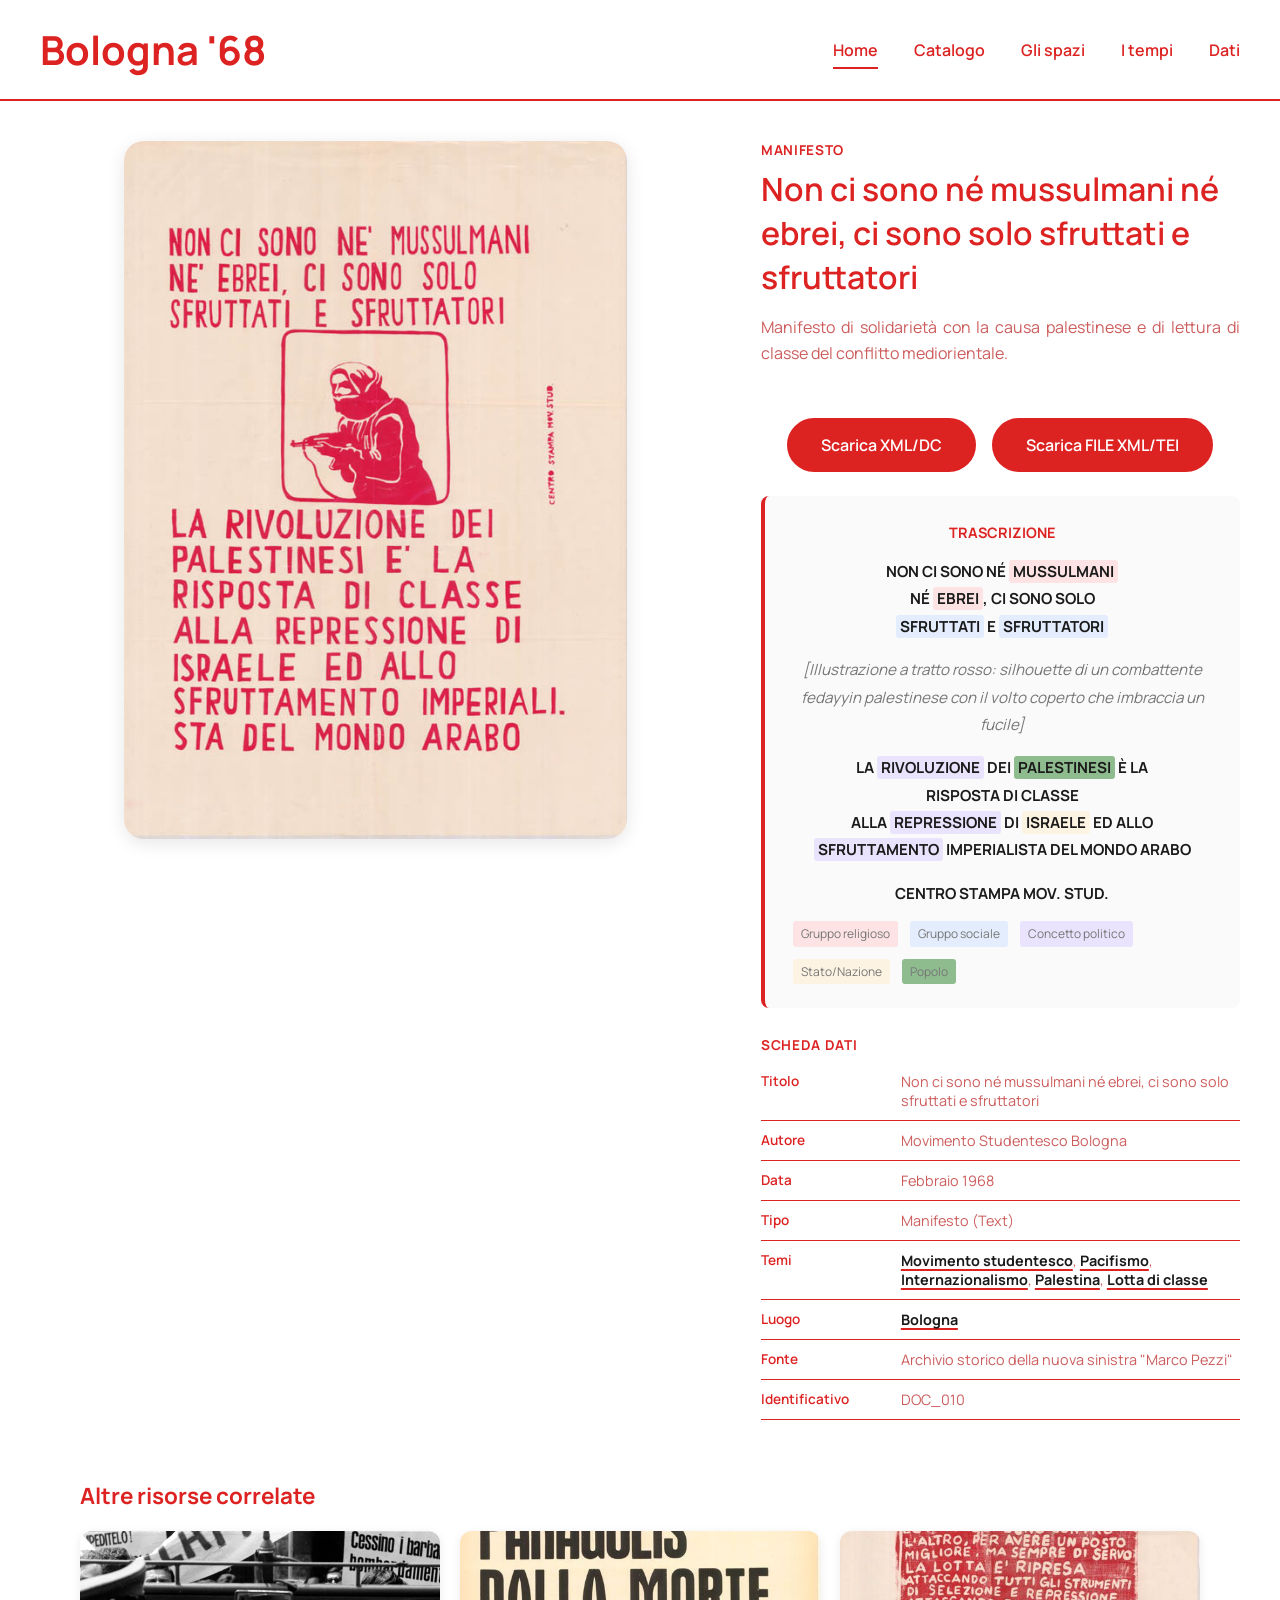
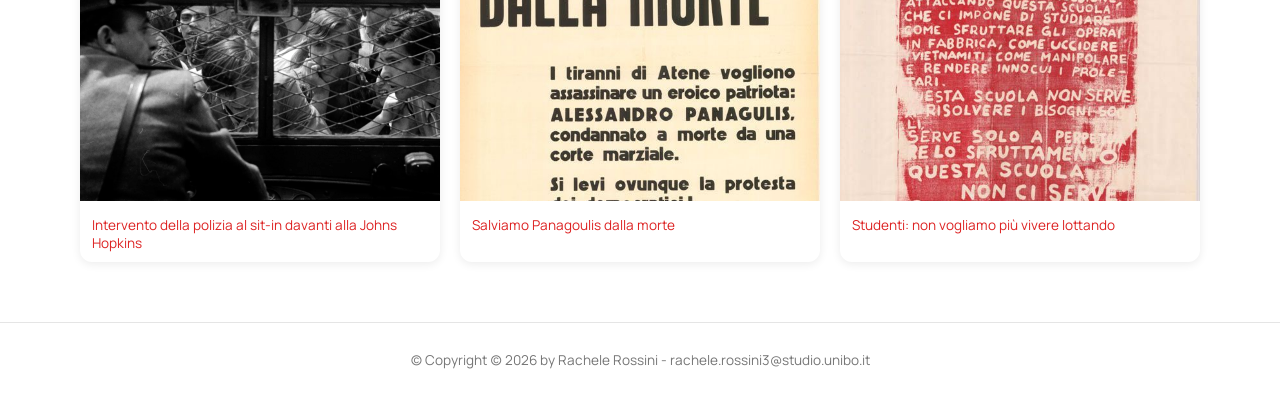
==== commit d3ee733e: "Update doc_010.html" ====
--- a/doc_010.html
+++ b/doc_010.html
@@ -148,11 +148,7 @@
         </div>
     </aside>
 
-    <section class="download-section">
-        <h2>Dati aperti</h2>
-        <p>L'intero archivio è disponibile in formati aperti per il riuso e la ricerca.</p>
-        <a href="sessantotto.xml" download class="btn-download">Scarica file XML/DC</a>
-    </section>
+    
 
     <footer>
         &copy; Copyright (c) 2026 by Rachele Rossini - rachele.rossini3@studio.unibo.it
